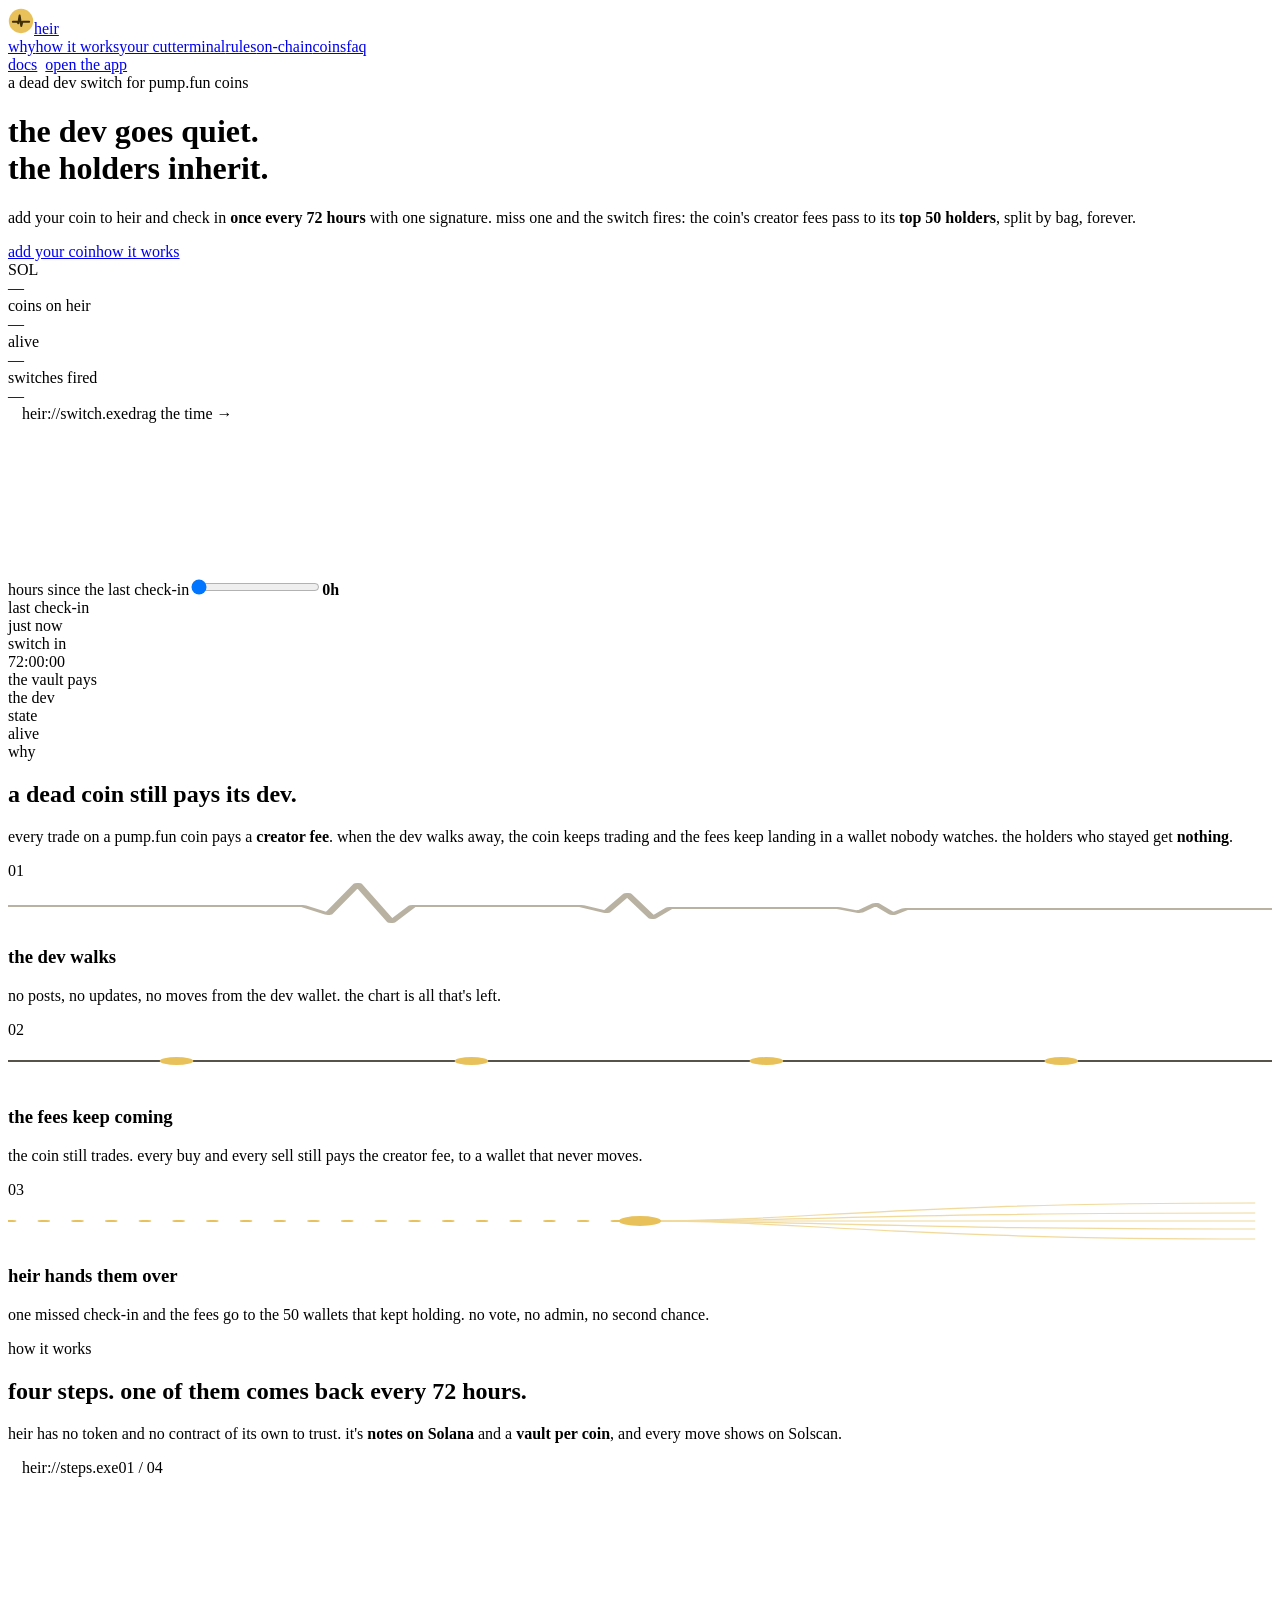
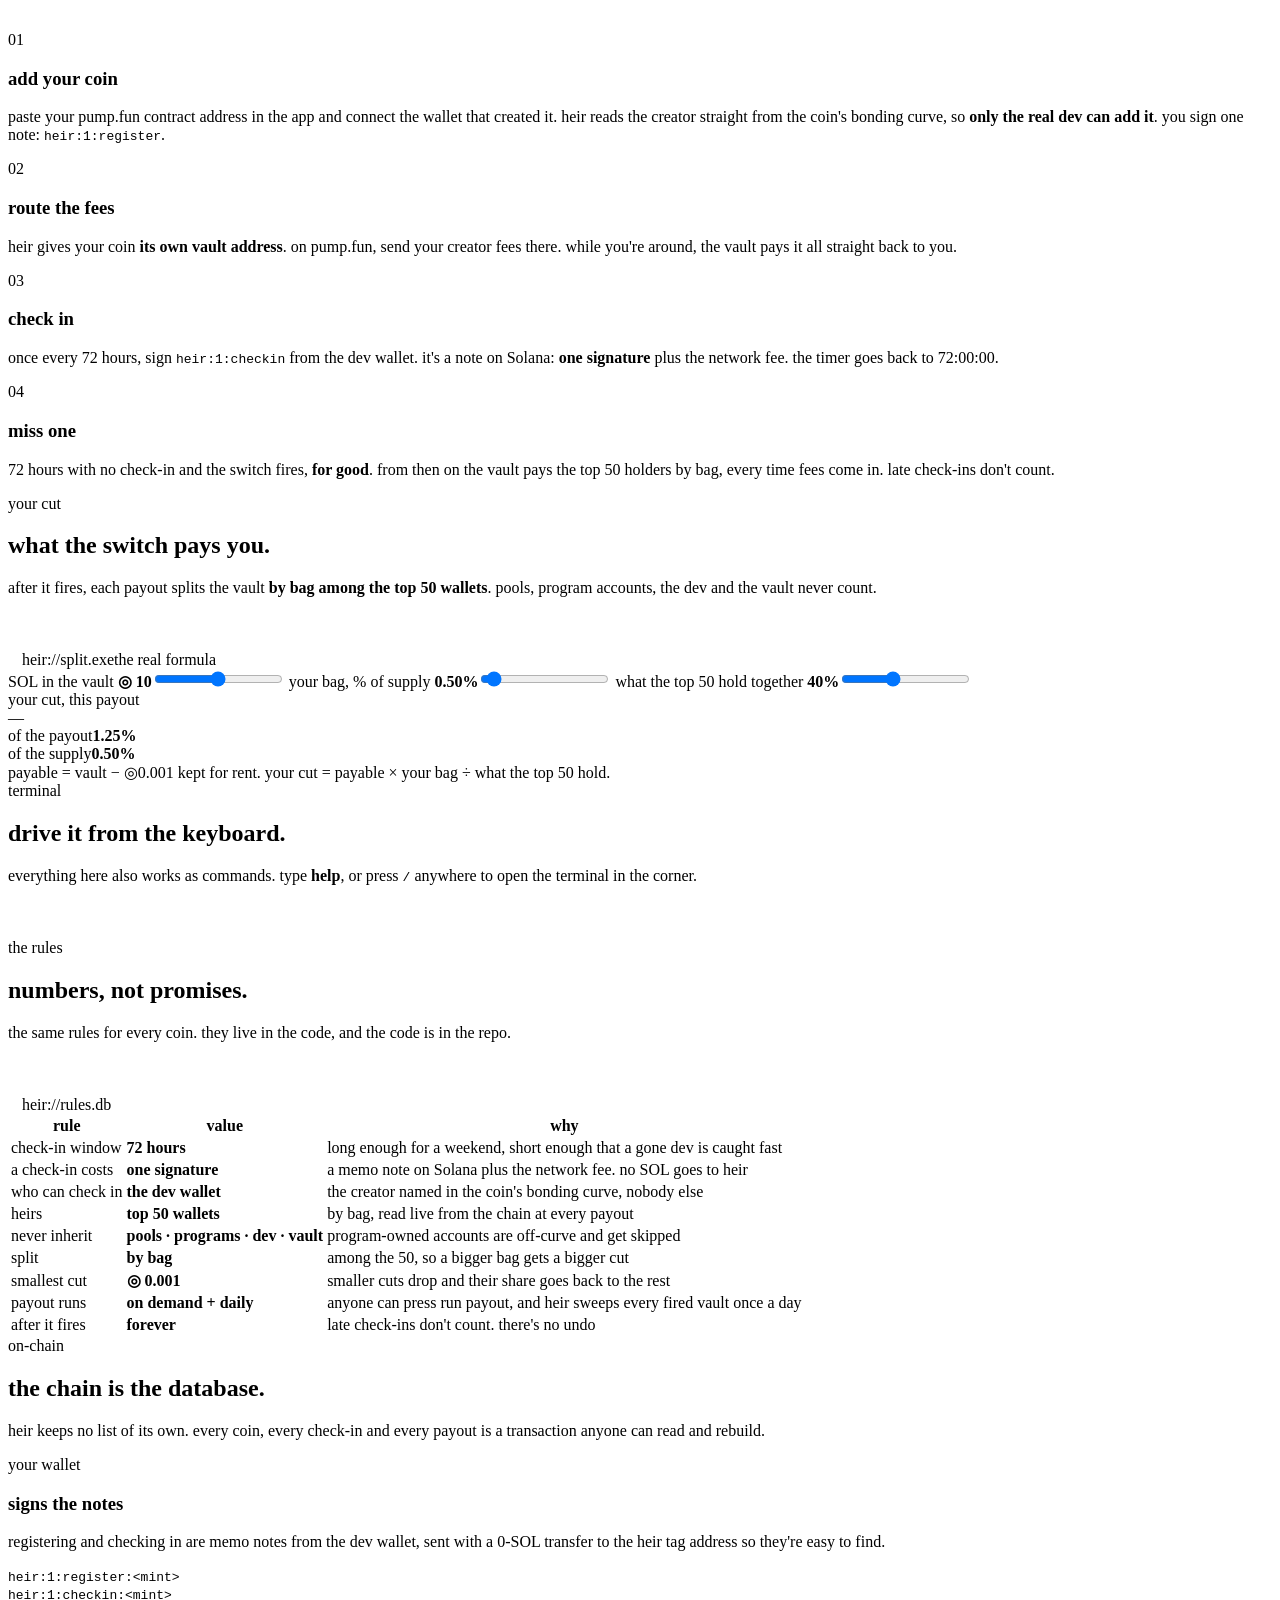
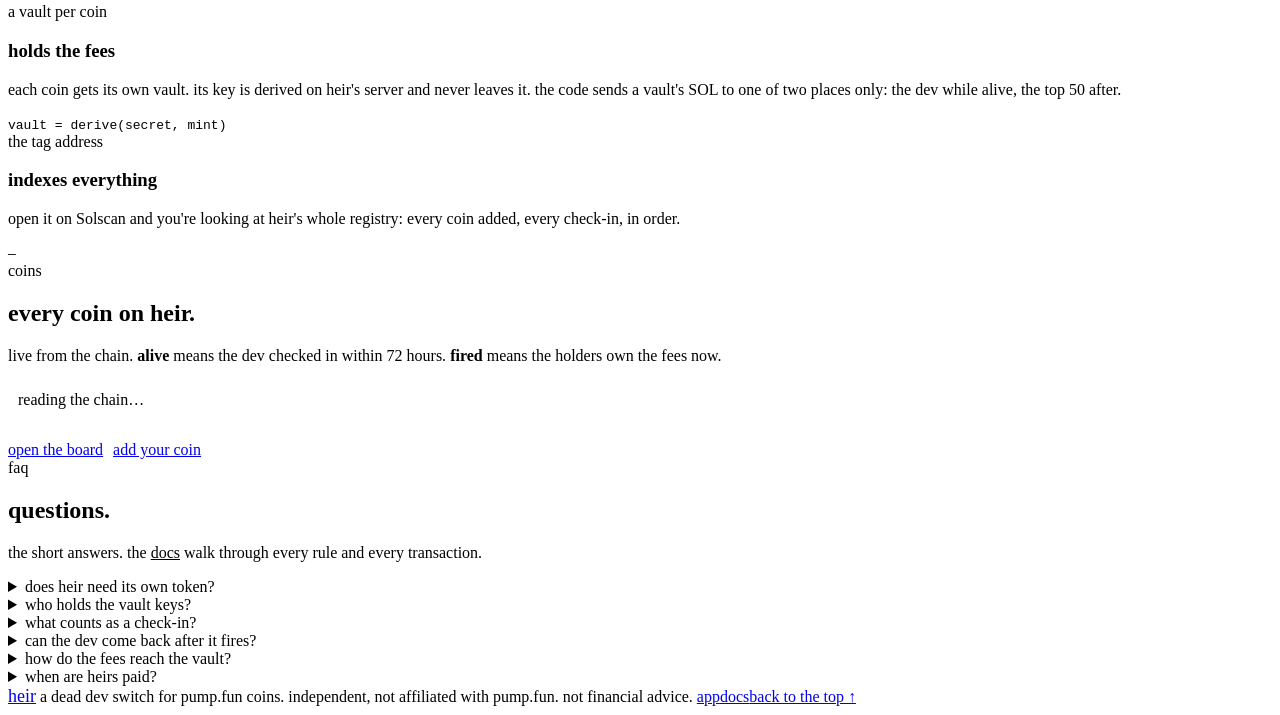
==== index.html @ 72b02dd5 "heir: pages" ====
<!doctype html>
<html lang="en">
<head>
<meta charset="utf-8">
<meta name="viewport" content="width=device-width,initial-scale=1,viewport-fit=cover">
<title>heir · the dev goes quiet, the holders inherit</title>
<meta name="description" content="a dead dev switch for pump.fun coins. the dev checks in every 72 hours with one signature. miss one and the creator fees pass to the top 50 holders, forever.">
<meta property="og:title" content="heir · the dev goes quiet, the holders inherit">
<meta property="og:description" content="a dead dev switch for pump.fun coins. check in every 72h or the fees pass to the top 50 holders, forever.">
<meta property="og:image" content="https://heirsol.vercel.app/og.jpg">
<meta name="twitter:card" content="summary_large_image">
<meta name="theme-color" content="#09090a">
<link rel="icon" href="/favicon.svg" type="image/svg+xml">
<link rel="preload" href="/assets/fonts/hd9.woff" as="font" type="font/woff" crossorigin>
<link rel="preload" href="/assets/fonts/hd7.woff" as="font" type="font/woff" crossorigin>
<link rel="stylesheet" href="/assets/css/heir.css">
</head>
<body>
<div class="grid-bg" aria-hidden="true"></div>
<nav class="top"><div class="wrap">
 <a class="logo" href="/"><svg width="26" height="26" viewBox="0 0 64 64" aria-hidden="true"><circle cx="32" cy="32" r="30" fill="#e8c15a"/><path d="M12 34h11l2.4 3.6 3.2-19 4 25.4 2.8-10H52" fill="none" stroke="#3f2d06" stroke-width="5" stroke-linejoin="round" stroke-linecap="round"/></svg>heir</a>
 <div class="links"><a href="#why">why</a><a href="#how">how it works</a><a href="#split">your cut</a><a href="#terminal">terminal</a><a href="#rules">rules</a><a href="#chain">on-chain</a><a href="#coins">coins</a><a href="#faq">faq</a></div>
 <div class="navr" style="display:flex;gap:8px"><a class="btn sm hide-sm" href="/docs">docs</a><a class="btn gold sm" href="/app">open the app</a></div>
 <i class="prog"></i>
</div></nav>

<main>
<header class="hero" id="top"><div class="wrap">
 <div>
  <span class="badge"><i class="dot"></i>a dead dev switch for pump.fun coins</span>
  <h1>the dev goes quiet.<br><span>the holders inherit.</span></h1>
  <p>add your coin to heir and check in <b>once every 72 hours</b> with one signature. miss one and the switch fires: the coin's creator fees pass to its <b>top 50 holders</b>, split by bag, forever.</p>
  <div class="acts"><a class="btn gold" href="/app#add">add your coin</a><a class="btn" href="#how">how it works</a></div>
  <div class="stats">
   <div><div class="k">SOL</div><div class="v" data-sol>—</div></div>
   <div><div class="k">coins on heir</div><div class="v" id="s-coins">—</div></div>
   <div><div class="k">alive</div><div class="v" id="s-alive">—</div></div>
   <div><div class="k">switches fired</div><div class="v gold" id="s-fired">—</div></div>
  </div>
 </div>
 <div class="win reveal" id="monwin">
  <div class="bar"><i></i><i></i><i></i><span style="margin-left:14px">heir://switch.exe</span><span class="r">drag the time →</span></div>
  <canvas id="mon" aria-label="the switch: a dev's pulse, and what happens when it stops"></canvas>
  <div class="scrub"><span>hours since the last check-in</span><input type="range" id="hrs" min="0" max="96" step="0.1" value="0" aria-label="hours since the last check-in"><b id="hrsv" style="color:var(--t);min-width:42px;text-align:right">0h</b></div>
  <div class="cells">
   <div><div class="k">last check-in</div><div class="v" id="m-last">just now</div></div>
   <div><div class="k">switch in</div><div class="v" id="m-in">72:00:00</div></div>
   <div><div class="k">the vault pays</div><div class="v" id="m-pays">the dev</div></div>
   <div><div class="k">state</div><div class="v" id="m-state">alive</div></div>
  </div>
 </div>
</div></header>

<div class="tape" aria-hidden="true"><div class="run" id="tape"></div></div>

<section id="why"><div class="wrap">
 <div class="split reveal"><div><div class="eyebrow">why</div><h2>a dead coin still pays its dev.</h2></div>
 <p class="side">every trade on a pump.fun coin pays a <b>creator fee</b>. when the dev walks away, the coin keeps trading and the fees keep landing in a wallet nobody watches. the holders who stayed get <b>nothing</b>.</p></div>
 <div class="three">
  <div class="card reveal"><div class="n">01</div><svg width="100%" height="44" viewBox="0 0 300 44" preserveAspectRatio="none" aria-hidden="true"><path d="M0 26h70l6 8 7-30 8 38 5-16h40l6 6 5-18 6 24 4-10h40l5 4 4-8 4 10 3-5H300" fill="none" stroke="#b9b2a2" stroke-width="2" stroke-linejoin="round"/></svg><h3>the dev walks</h3><p>no posts, no updates, no moves from the dev wallet. the chart is all that's left.</p></div>
  <div class="card reveal"><div class="n">02</div><svg width="100%" height="44" viewBox="0 0 300 44" preserveAspectRatio="none" aria-hidden="true"><path d="M0 22H300" stroke="#57534a" stroke-width="2"/><g fill="#e8c15a"><circle cx="40" cy="22" r="4"/><circle cx="110" cy="22" r="4"/><circle cx="180" cy="22" r="4"/><circle cx="250" cy="22" r="4"/></g></svg><h3>the fees keep coming</h3><p>the coin still trades. every buy and every sell still pays the creator fee, to a wallet that never moves.</p></div>
  <div class="card reveal"><div class="n">03</div><svg width="100%" height="44" viewBox="0 0 300 44" preserveAspectRatio="none" aria-hidden="true"><path d="M0 22h150" stroke="#e8c15a" stroke-width="2" stroke-dasharray="1 7" stroke-linecap="round"/><g stroke="#e8c15a" stroke-width="1.2" fill="none" opacity=".6"><path d="M150 22C190 22 210 4 296 4"/><path d="M150 22C190 22 210 14 296 14"/><path d="M150 22H296"/><path d="M150 22C190 22 210 30 296 30"/><path d="M150 22C190 22 210 40 296 40"/></g><circle cx="150" cy="22" r="5" fill="#e8c15a"/></svg><h3>heir hands them over</h3><p>one missed check-in and the fees go to the 50 wallets that kept holding. no vote, no admin, no second chance.</p></div>
 </div>
</div></section>

<section id="how" style="padding-top:0"><div class="wrap">
 <div class="split reveal"><div><div class="eyebrow">how it works</div><h2>four steps. one of them comes back every 72 hours.</h2></div>
 <p class="side">heir has no token and no contract of its own to trust. it's <b>notes on Solana</b> and a <b>vault per coin</b>, and every move shows on Solscan.</p></div>
 <div class="how">
  <div class="pin"><div class="win"><div class="bar"><i></i><i></i><i></i><span style="margin-left:14px">heir://steps.exe</span><span class="r" id="howc">01 / 04</span></div><canvas id="howcv" aria-hidden="true"></canvas></div></div>
  <div class="steps">
   <div class="st on" data-s="0"><span class="n">01</span><h3>add your coin</h3><p>paste your pump.fun contract address in the app and connect the wallet that created it. heir reads the creator straight from the coin's bonding curve, so <b>only the real dev can add it</b>. you sign one note: <code>heir:1:register</code>.</p></div>
   <div class="st" data-s="1"><span class="n">02</span><h3>route the fees</h3><p>heir gives your coin <b>its own vault address</b>. on pump.fun, send your creator fees there. while you're around, the vault pays it all straight back to you.</p></div>
   <div class="st" data-s="2"><span class="n">03</span><h3>check in</h3><p>once every 72 hours, sign <code>heir:1:checkin</code> from the dev wallet. it's a note on Solana: <b>one signature</b> plus the network fee. the timer goes back to 72:00:00.</p></div>
   <div class="st" data-s="3"><span class="n">04</span><h3>miss one</h3><p>72 hours with no check-in and the switch fires, <b>for good</b>. from then on the vault pays the top 50 holders by bag, every time fees come in. late check-ins don't count.</p></div>
  </div>
 </div>
</div></section>

<section id="split" style="padding-top:0"><div class="wrap">
 <div class="split reveal"><div><div class="eyebrow">your cut</div><h2>what the switch pays you.</h2></div>
 <p class="side">after it fires, each payout splits the vault <b>by bag among the top 50 wallets</b>. pools, program accounts, the dev and the vault never count.</p></div>
 <div class="win reveal" style="margin-top:54px">
  <div class="bar"><i></i><i></i><i></i><span style="margin-left:14px">heir://split.exe</span><span class="r">the real formula</span></div>
  <div class="calc">
   <div class="in">
    <label>SOL in the vault <b id="c-vv">◎ 10</b><input type="range" class="gold" id="c-v" min="0" max="1000" value="500"></label>
    <label>your bag, % of supply <b id="c-bv">0.50%</b><input type="range" id="c-b" min="1" max="1000" value="50"></label>
    <label>what the top 50 hold together <b id="c-tv">40%</b><input type="range" id="c-t" min="5" max="95" value="40"></label>
   </div>
   <div class="out">
    <div><div class="k">your cut, this payout</div><div class="big" id="c-out">—</div></div>
    <div class="bars"><div><span>of the payout</span><s><i id="c-b1"></i></s><b id="c-p1">1.25%</b></div><div><span>of the supply</span><s><i id="c-b2"></i></s><b id="c-p2">0.50%</b></div></div>
    <div class="note" id="c-note">payable = vault − ◎0.001 kept for rent. your cut = payable × your bag ÷ what the top 50 hold.</div>
   </div>
  </div>
 </div>
</div></section>

<section id="terminal" style="padding-top:0"><div class="wrap">
 <div class="split reveal"><div><div class="eyebrow">terminal</div><h2>drive it from the keyboard.</h2></div>
 <p class="side">everything here also works as commands. type <b>help</b>, or press <kbd>/</kbd> anywhere to open the terminal in the corner.</p></div>
 <div class="reveal" id="hometerm" style="margin-top:54px"></div>
</div></section>

<section id="rules" style="padding-top:0"><div class="wrap">
 <div class="split reveal"><div><div class="eyebrow">the rules</div><h2>numbers, not promises.</h2></div>
 <p class="side">the same rules for every coin. they live in the code, and the code is in the repo.</p></div>
 <div class="win reveal" style="margin-top:54px"><div class="bar"><i></i><i></i><i></i><span style="margin-left:14px">heir://rules.db</span></div>
  <table class="tbl"><thead><tr><th>rule</th><th>value</th><th class="hide-sm">why</th></tr></thead><tbody>
   <tr><td>check-in window</td><td class="g"><b style="color:var(--g)">72 hours</b></td><td class="hide-sm">long enough for a weekend, short enough that a gone dev is caught fast</td></tr>
   <tr><td>a check-in costs</td><td><b>one signature</b></td><td class="hide-sm">a memo note on Solana plus the network fee. no SOL goes to heir</td></tr>
   <tr><td>who can check in</td><td><b>the dev wallet</b></td><td class="hide-sm">the creator named in the coin's bonding curve, nobody else</td></tr>
   <tr><td>heirs</td><td><b>top 50 wallets</b></td><td class="hide-sm">by bag, read live from the chain at every payout</td></tr>
   <tr><td>never inherit</td><td><b>pools · programs · dev · vault</b></td><td class="hide-sm">program-owned accounts are off-curve and get skipped</td></tr>
   <tr><td>split</td><td><b>by bag</b></td><td class="hide-sm">among the 50, so a bigger bag gets a bigger cut</td></tr>
   <tr><td>smallest cut</td><td><b>◎ 0.001</b></td><td class="hide-sm">smaller cuts drop and their share goes back to the rest</td></tr>
   <tr><td>payout runs</td><td><b>on demand + daily</b></td><td class="hide-sm">anyone can press run payout, and heir sweeps every fired vault once a day</td></tr>
   <tr><td>after it fires</td><td class="g"><b style="color:var(--g)">forever</b></td><td class="hide-sm">late check-ins don't count. there's no undo</td></tr>
  </tbody></table></div>
</div></section>

<section id="chain" style="padding-top:0"><div class="wrap">
 <div class="split reveal"><div><div class="eyebrow">on-chain</div><h2>the chain is the database.</h2></div>
 <p class="side">heir keeps no list of its own. every coin, every check-in and every payout is a transaction anyone can read and rebuild.</p></div>
 <div class="chain">
  <div class="card reveal"><div class="n">your wallet</div><h3>signs the notes</h3><p>registering and checking in are memo notes from the dev wallet, sent with a 0-SOL transfer to the heir tag address so they're easy to find.</p><code>heir:1:register:&lt;mint&gt;<br>heir:1:checkin:&lt;mint&gt;</code></div>
  <div class="card reveal"><div class="n">a vault per coin</div><h3>holds the fees</h3><p>each coin gets its own vault. its key is derived on heir's server and never leaves it. the code sends a vault's SOL to one of two places only: the dev while alive, the top 50 after.</p><code>vault = derive(secret, mint)</code></div>
  <div class="card reveal"><div class="n">the tag address</div><h3>indexes everything</h3><p>open it on Solscan and you're looking at heir's whole registry: every coin added, every check-in, in order.</p><code id="tagaddr">—</code></div>
 </div>
</div></section>

<section id="coins" style="padding-top:0"><div class="wrap">
 <div class="split reveal"><div><div class="eyebrow">coins</div><h2>every coin on heir.</h2></div>
 <p class="side">live from the chain. <b>alive</b> means the dev checked in within 72 hours. <b class="gold">fired</b> means the holders own the fees now.</p></div>
 <div class="coins" id="coinlist"><div class="card" style="grid-column:1/-1"><div class="empty" style="padding:10px">reading the chain…</div></div></div>
 <div style="margin-top:22px;display:flex;gap:10px"><a class="btn" href="/app">open the board</a><a class="btn gold" href="/app#add">add your coin</a></div>
</div></section>

<section id="faq" style="padding-top:0"><div class="wrap faqg">
 <div class="reveal"><div class="eyebrow">faq</div><h2>questions.</h2><p class="lead" style="margin-top:18px;font-size:16px">the short answers. the <a href="/docs" style="color:var(--g)">docs</a> walk through every rule and every transaction.</p></div>
 <div class="faq">
  <details class="reveal"><summary>does heir need its own token?</summary><p>no. heir works on any pump.fun coin. the only money that moves is your coin's creator fees, from its vault to the dev or to the heirs.</p></details>
  <details class="reveal"><summary>who holds the vault keys?</summary><p>each vault's key is derived on heir's server from one secret, and it never leaves the server. the code can send a vault's SOL to exactly two places: the dev while the coin is alive, or its top 50 holders after the switch fires.</p></details>
  <details class="reveal"><summary>what counts as a check-in?</summary><p>a transaction from the dev wallet carrying the note <span class="mono gold">heir:1:checkin:&lt;mint&gt;</span>. the app builds it for you. one signature, plus Solana's network fee. nothing is paid to heir.</p></details>
  <details class="reveal"><summary>can the dev come back after it fires?</summary><p>no. the switch fires 72 hours after the last check-in, and it stays fired. check-ins after that are ignored.</p></details>
  <details class="reveal"><summary>how do the fees reach the vault?</summary><p>pump.fun's fee sharing lets a creator name other wallets for their creator fees. point it at your coin's heir vault, or send fees there yourself. the app shows the vault and the SOL that has landed in it.</p></details>
  <details class="reveal"><summary>when are heirs paid?</summary><p>anyone can press run payout on the coin's page, and heir sweeps every fired vault once a day. a payout runs when the vault holds at least ◎0.02.</p></details>
 </div>
</div></section>
</main>

<footer><div class="wrap">
 <a class="logo" href="#top" style="font-size:18px">heir</a>
 <span>a dead dev switch for pump.fun coins. independent, not affiliated with pump.fun. not financial advice.</span>
 <span class="sp"><a href="/app">app</a><a href="/docs">docs</a><a href="#top">back to the top ↑</a></span>
</div></footer>
<script src="/assets/js/core.js"></script>
<script src="/assets/js/home.js"></script>
</body>
</html>
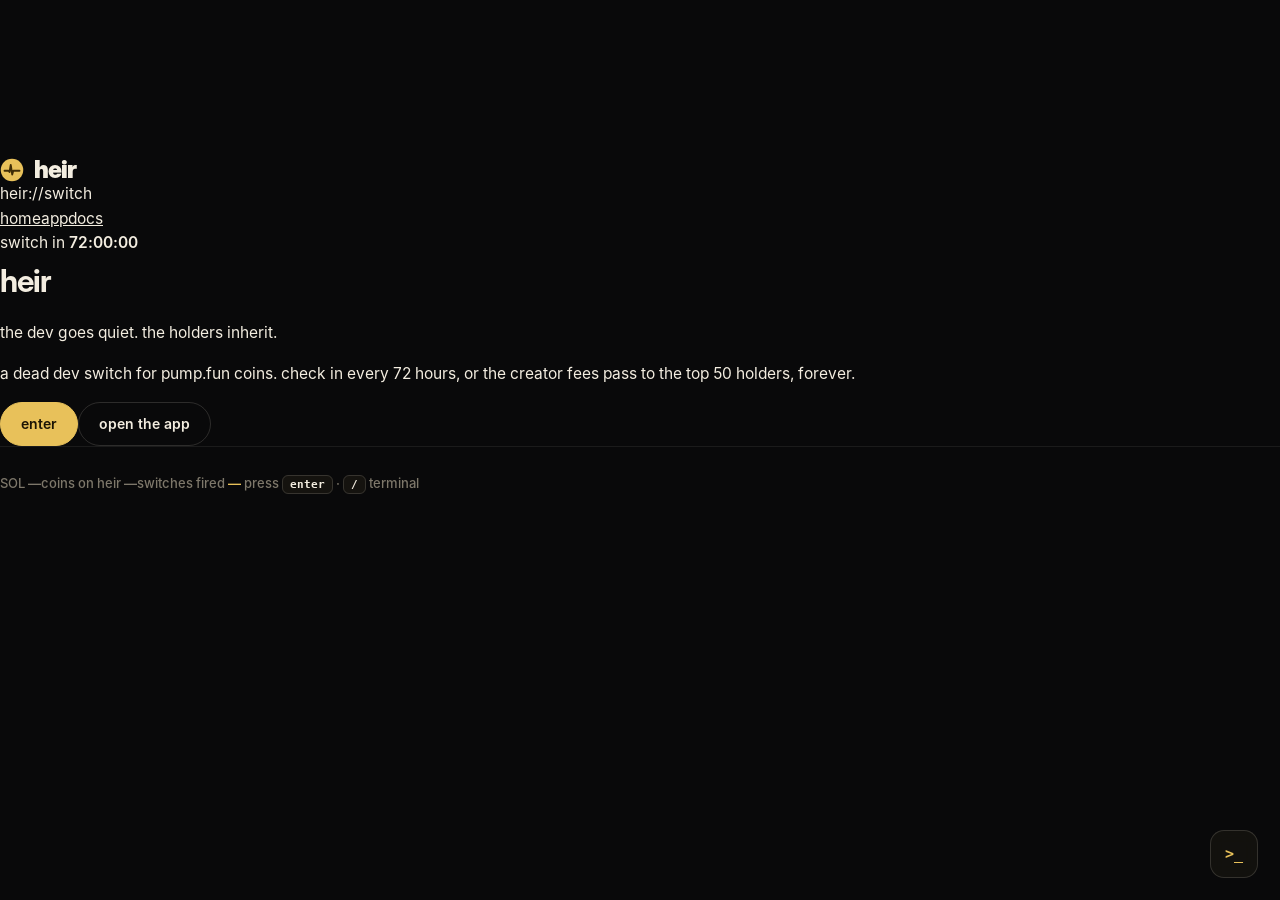
==== commit 2e0f35b6: "heir: the gate homepage" ====
--- a/index.html
+++ b/index.html
@@ -8,154 +8,37 @@
 <meta property="og:title" content="heir · the dev goes quiet, the holders inherit">
 <meta property="og:description" content="a dead dev switch for pump.fun coins. check in every 72h or the fees pass to the top 50 holders, forever.">
 <meta property="og:image" content="https://heirsol.vercel.app/og.jpg">
+<meta property="og:url" content="https://heirsol.vercel.app/">
 <meta name="twitter:card" content="summary_large_image">
 <meta name="theme-color" content="#09090a">
 <link rel="icon" href="/favicon.svg" type="image/svg+xml">
 <link rel="preload" href="/assets/fonts/hd9.woff" as="font" type="font/woff" crossorigin>
-<link rel="preload" href="/assets/fonts/hd7.woff" as="font" type="font/woff" crossorigin>
+<link rel="preload" href="/assets/fonts/mo7.woff" as="font" type="font/woff" crossorigin>
 <link rel="stylesheet" href="/assets/css/heir.css">
+<link rel="stylesheet" href="/assets/css/gate.css">
 </head>
-<body>
-<div class="grid-bg" aria-hidden="true"></div>
-<nav class="top"><div class="wrap">
- <a class="logo" href="/"><svg width="26" height="26" viewBox="0 0 64 64" aria-hidden="true"><circle cx="32" cy="32" r="30" fill="#e8c15a"/><path d="M12 34h11l2.4 3.6 3.2-19 4 25.4 2.8-10H52" fill="none" stroke="#3f2d06" stroke-width="5" stroke-linejoin="round" stroke-linecap="round"/></svg>heir</a>
- <div class="links"><a href="#why">why</a><a href="#how">how it works</a><a href="#split">your cut</a><a href="#terminal">terminal</a><a href="#rules">rules</a><a href="#chain">on-chain</a><a href="#coins">coins</a><a href="#faq">faq</a></div>
- <div class="navr" style="display:flex;gap:8px"><a class="btn sm hide-sm" href="/docs">docs</a><a class="btn gold sm" href="/app">open the app</a></div>
- <i class="prog"></i>
-</div></nav>
-
-<main>
-<header class="hero" id="top"><div class="wrap">
- <div>
-  <span class="badge"><i class="dot"></i>a dead dev switch for pump.fun coins</span>
-  <h1>the dev goes quiet.<br><span>the holders inherit.</span></h1>
-  <p>add your coin to heir and check in <b>once every 72 hours</b> with one signature. miss one and the switch fires: the coin's creator fees pass to its <b>top 50 holders</b>, split by bag, forever.</p>
-  <div class="acts"><a class="btn gold" href="/app#add">add your coin</a><a class="btn" href="#how">how it works</a></div>
-  <div class="stats">
-   <div><div class="k">SOL</div><div class="v" data-sol>—</div></div>
-   <div><div class="k">coins on heir</div><div class="v" id="s-coins">—</div></div>
-   <div><div class="k">alive</div><div class="v" id="s-alive">—</div></div>
-   <div><div class="k">switches fired</div><div class="v gold" id="s-fired">—</div></div>
-  </div>
+<body class="gate">
+<canvas id="gatecv" aria-hidden="true"></canvas>
+<div class="scan" aria-hidden="true"></div>
+<header class="gbar">
+ <a class="logo" href="/"><svg width="24" height="24" viewBox="0 0 64 64" aria-hidden="true"><circle cx="32" cy="32" r="30" fill="#e8c15a"/><path d="M12 34h11l2.4 3.6 3.2-19 4 25.4 2.8-10H52" fill="none" stroke="#3f2d06" stroke-width="5" stroke-linejoin="round" stroke-linecap="round"/></svg>heir</a>
+ <span class="gmono hide-sm">heir://switch</span>
+ <nav class="glinks"><a href="/home">home</a><a href="/app">app</a><a href="/docs">docs</a></nav>
+</header>
+<main class="gmain">
+ <div class="gtimer gmono" id="gtimer" aria-hidden="true">switch in <b>72:00:00</b></div>
+ <div class="gcopy" id="gcopy">
+  <h1 class="gword">heir</h1>
+  <p class="gtag">the dev goes quiet. <span>the holders inherit.</span></p>
+  <p class="gsub">a dead dev switch for pump.fun coins. check in every 72 hours, or the creator fees pass to the top 50 holders, forever.</p>
+  <div class="gacts"><a class="btn gold" href="/home" id="enter">enter</a><a class="btn" href="/app">open the app</a></div>
  </div>
- <div class="win reveal" id="monwin">
-  <div class="bar"><i></i><i></i><i></i><span style="margin-left:14px">heir://switch.exe</span><span class="r">drag the time →</span></div>
-  <canvas id="mon" aria-label="the switch: a dev's pulse, and what happens when it stops"></canvas>
-  <div class="scrub"><span>hours since the last check-in</span><input type="range" id="hrs" min="0" max="96" step="0.1" value="0" aria-label="hours since the last check-in"><b id="hrsv" style="color:var(--t);min-width:42px;text-align:right">0h</b></div>
-  <div class="cells">
-   <div><div class="k">last check-in</div><div class="v" id="m-last">just now</div></div>
-   <div><div class="k">switch in</div><div class="v" id="m-in">72:00:00</div></div>
-   <div><div class="k">the vault pays</div><div class="v" id="m-pays">the dev</div></div>
-   <div><div class="k">state</div><div class="v" id="m-state">alive</div></div>
-  </div>
- </div>
-</div></header>
-
-<div class="tape" aria-hidden="true"><div class="run" id="tape"></div></div>
-
-<section id="why"><div class="wrap">
- <div class="split reveal"><div><div class="eyebrow">why</div><h2>a dead coin still pays its dev.</h2></div>
- <p class="side">every trade on a pump.fun coin pays a <b>creator fee</b>. when the dev walks away, the coin keeps trading and the fees keep landing in a wallet nobody watches. the holders who stayed get <b>nothing</b>.</p></div>
- <div class="three">
-  <div class="card reveal"><div class="n">01</div><svg width="100%" height="44" viewBox="0 0 300 44" preserveAspectRatio="none" aria-hidden="true"><path d="M0 26h70l6 8 7-30 8 38 5-16h40l6 6 5-18 6 24 4-10h40l5 4 4-8 4 10 3-5H300" fill="none" stroke="#b9b2a2" stroke-width="2" stroke-linejoin="round"/></svg><h3>the dev walks</h3><p>no posts, no updates, no moves from the dev wallet. the chart is all that's left.</p></div>
-  <div class="card reveal"><div class="n">02</div><svg width="100%" height="44" viewBox="0 0 300 44" preserveAspectRatio="none" aria-hidden="true"><path d="M0 22H300" stroke="#57534a" stroke-width="2"/><g fill="#e8c15a"><circle cx="40" cy="22" r="4"/><circle cx="110" cy="22" r="4"/><circle cx="180" cy="22" r="4"/><circle cx="250" cy="22" r="4"/></g></svg><h3>the fees keep coming</h3><p>the coin still trades. every buy and every sell still pays the creator fee, to a wallet that never moves.</p></div>
-  <div class="card reveal"><div class="n">03</div><svg width="100%" height="44" viewBox="0 0 300 44" preserveAspectRatio="none" aria-hidden="true"><path d="M0 22h150" stroke="#e8c15a" stroke-width="2" stroke-dasharray="1 7" stroke-linecap="round"/><g stroke="#e8c15a" stroke-width="1.2" fill="none" opacity=".6"><path d="M150 22C190 22 210 4 296 4"/><path d="M150 22C190 22 210 14 296 14"/><path d="M150 22H296"/><path d="M150 22C190 22 210 30 296 30"/><path d="M150 22C190 22 210 40 296 40"/></g><circle cx="150" cy="22" r="5" fill="#e8c15a"/></svg><h3>heir hands them over</h3><p>one missed check-in and the fees go to the 50 wallets that kept holding. no vote, no admin, no second chance.</p></div>
- </div>
-</div></section>
-
-<section id="how" style="padding-top:0"><div class="wrap">
- <div class="split reveal"><div><div class="eyebrow">how it works</div><h2>four steps. one of them comes back every 72 hours.</h2></div>
- <p class="side">heir has no token and no contract of its own to trust. it's <b>notes on Solana</b> and a <b>vault per coin</b>, and every move shows on Solscan.</p></div>
- <div class="how">
-  <div class="pin"><div class="win"><div class="bar"><i></i><i></i><i></i><span style="margin-left:14px">heir://steps.exe</span><span class="r" id="howc">01 / 04</span></div><canvas id="howcv" aria-hidden="true"></canvas></div></div>
-  <div class="steps">
-   <div class="st on" data-s="0"><span class="n">01</span><h3>add your coin</h3><p>paste your pump.fun contract address in the app and connect the wallet that created it. heir reads the creator straight from the coin's bonding curve, so <b>only the real dev can add it</b>. you sign one note: <code>heir:1:register</code>.</p></div>
-   <div class="st" data-s="1"><span class="n">02</span><h3>route the fees</h3><p>heir gives your coin <b>its own vault address</b>. on pump.fun, send your creator fees there. while you're around, the vault pays it all straight back to you.</p></div>
-   <div class="st" data-s="2"><span class="n">03</span><h3>check in</h3><p>once every 72 hours, sign <code>heir:1:checkin</code> from the dev wallet. it's a note on Solana: <b>one signature</b> plus the network fee. the timer goes back to 72:00:00.</p></div>
-   <div class="st" data-s="3"><span class="n">04</span><h3>miss one</h3><p>72 hours with no check-in and the switch fires, <b>for good</b>. from then on the vault pays the top 50 holders by bag, every time fees come in. late check-ins don't count.</p></div>
-  </div>
- </div>
-</div></section>
-
-<section id="split" style="padding-top:0"><div class="wrap">
- <div class="split reveal"><div><div class="eyebrow">your cut</div><h2>what the switch pays you.</h2></div>
- <p class="side">after it fires, each payout splits the vault <b>by bag among the top 50 wallets</b>. pools, program accounts, the dev and the vault never count.</p></div>
- <div class="win reveal" style="margin-top:54px">
-  <div class="bar"><i></i><i></i><i></i><span style="margin-left:14px">heir://split.exe</span><span class="r">the real formula</span></div>
-  <div class="calc">
-   <div class="in">
-    <label>SOL in the vault <b id="c-vv">◎ 10</b><input type="range" class="gold" id="c-v" min="0" max="1000" value="500"></label>
-    <label>your bag, % of supply <b id="c-bv">0.50%</b><input type="range" id="c-b" min="1" max="1000" value="50"></label>
-    <label>what the top 50 hold together <b id="c-tv">40%</b><input type="range" id="c-t" min="5" max="95" value="40"></label>
-   </div>
-   <div class="out">
-    <div><div class="k">your cut, this payout</div><div class="big" id="c-out">—</div></div>
-    <div class="bars"><div><span>of the payout</span><s><i id="c-b1"></i></s><b id="c-p1">1.25%</b></div><div><span>of the supply</span><s><i id="c-b2"></i></s><b id="c-p2">0.50%</b></div></div>
-    <div class="note" id="c-note">payable = vault − ◎0.001 kept for rent. your cut = payable × your bag ÷ what the top 50 hold.</div>
-   </div>
-  </div>
- </div>
-</div></section>
-
-<section id="terminal" style="padding-top:0"><div class="wrap">
- <div class="split reveal"><div><div class="eyebrow">terminal</div><h2>drive it from the keyboard.</h2></div>
- <p class="side">everything here also works as commands. type <b>help</b>, or press <kbd>/</kbd> anywhere to open the terminal in the corner.</p></div>
- <div class="reveal" id="hometerm" style="margin-top:54px"></div>
-</div></section>
-
-<section id="rules" style="padding-top:0"><div class="wrap">
- <div class="split reveal"><div><div class="eyebrow">the rules</div><h2>numbers, not promises.</h2></div>
- <p class="side">the same rules for every coin. they live in the code, and the code is in the repo.</p></div>
- <div class="win reveal" style="margin-top:54px"><div class="bar"><i></i><i></i><i></i><span style="margin-left:14px">heir://rules.db</span></div>
-  <table class="tbl"><thead><tr><th>rule</th><th>value</th><th class="hide-sm">why</th></tr></thead><tbody>
-   <tr><td>check-in window</td><td class="g"><b style="color:var(--g)">72 hours</b></td><td class="hide-sm">long enough for a weekend, short enough that a gone dev is caught fast</td></tr>
-   <tr><td>a check-in costs</td><td><b>one signature</b></td><td class="hide-sm">a memo note on Solana plus the network fee. no SOL goes to heir</td></tr>
-   <tr><td>who can check in</td><td><b>the dev wallet</b></td><td class="hide-sm">the creator named in the coin's bonding curve, nobody else</td></tr>
-   <tr><td>heirs</td><td><b>top 50 wallets</b></td><td class="hide-sm">by bag, read live from the chain at every payout</td></tr>
-   <tr><td>never inherit</td><td><b>pools · programs · dev · vault</b></td><td class="hide-sm">program-owned accounts are off-curve and get skipped</td></tr>
-   <tr><td>split</td><td><b>by bag</b></td><td class="hide-sm">among the 50, so a bigger bag gets a bigger cut</td></tr>
-   <tr><td>smallest cut</td><td><b>◎ 0.001</b></td><td class="hide-sm">smaller cuts drop and their share goes back to the rest</td></tr>
-   <tr><td>payout runs</td><td><b>on demand + daily</b></td><td class="hide-sm">anyone can press run payout, and heir sweeps every fired vault once a day</td></tr>
-   <tr><td>after it fires</td><td class="g"><b style="color:var(--g)">forever</b></td><td class="hide-sm">late check-ins don't count. there's no undo</td></tr>
-  </tbody></table></div>
-</div></section>
-
-<section id="chain" style="padding-top:0"><div class="wrap">
- <div class="split reveal"><div><div class="eyebrow">on-chain</div><h2>the chain is the database.</h2></div>
- <p class="side">heir keeps no list of its own. every coin, every check-in and every payout is a transaction anyone can read and rebuild.</p></div>
- <div class="chain">
-  <div class="card reveal"><div class="n">your wallet</div><h3>signs the notes</h3><p>registering and checking in are memo notes from the dev wallet, sent with a 0-SOL transfer to the heir tag address so they're easy to find.</p><code>heir:1:register:&lt;mint&gt;<br>heir:1:checkin:&lt;mint&gt;</code></div>
-  <div class="card reveal"><div class="n">a vault per coin</div><h3>holds the fees</h3><p>each coin gets its own vault. its key is derived on heir's server and never leaves it. the code sends a vault's SOL to one of two places only: the dev while alive, the top 50 after.</p><code>vault = derive(secret, mint)</code></div>
-  <div class="card reveal"><div class="n">the tag address</div><h3>indexes everything</h3><p>open it on Solscan and you're looking at heir's whole registry: every coin added, every check-in, in order.</p><code id="tagaddr">—</code></div>
- </div>
-</div></section>
-
-<section id="coins" style="padding-top:0"><div class="wrap">
- <div class="split reveal"><div><div class="eyebrow">coins</div><h2>every coin on heir.</h2></div>
- <p class="side">live from the chain. <b>alive</b> means the dev checked in within 72 hours. <b class="gold">fired</b> means the holders own the fees now.</p></div>
- <div class="coins" id="coinlist"><div class="card" style="grid-column:1/-1"><div class="empty" style="padding:10px">reading the chain…</div></div></div>
- <div style="margin-top:22px;display:flex;gap:10px"><a class="btn" href="/app">open the board</a><a class="btn gold" href="/app#add">add your coin</a></div>
-</div></section>
-
-<section id="faq" style="padding-top:0"><div class="wrap faqg">
- <div class="reveal"><div class="eyebrow">faq</div><h2>questions.</h2><p class="lead" style="margin-top:18px;font-size:16px">the short answers. the <a href="/docs" style="color:var(--g)">docs</a> walk through every rule and every transaction.</p></div>
- <div class="faq">
-  <details class="reveal"><summary>does heir need its own token?</summary><p>no. heir works on any pump.fun coin. the only money that moves is your coin's creator fees, from its vault to the dev or to the heirs.</p></details>
-  <details class="reveal"><summary>who holds the vault keys?</summary><p>each vault's key is derived on heir's server from one secret, and it never leaves the server. the code can send a vault's SOL to exactly two places: the dev while the coin is alive, or its top 50 holders after the switch fires.</p></details>
-  <details class="reveal"><summary>what counts as a check-in?</summary><p>a transaction from the dev wallet carrying the note <span class="mono gold">heir:1:checkin:&lt;mint&gt;</span>. the app builds it for you. one signature, plus Solana's network fee. nothing is paid to heir.</p></details>
-  <details class="reveal"><summary>can the dev come back after it fires?</summary><p>no. the switch fires 72 hours after the last check-in, and it stays fired. check-ins after that are ignored.</p></details>
-  <details class="reveal"><summary>how do the fees reach the vault?</summary><p>pump.fun's fee sharing lets a creator name other wallets for their creator fees. point it at your coin's heir vault, or send fees there yourself. the app shows the vault and the SOL that has landed in it.</p></details>
-  <details class="reveal"><summary>when are heirs paid?</summary><p>anyone can press run payout on the coin's page, and heir sweeps every fired vault once a day. a payout runs when the vault holds at least ◎0.02.</p></details>
- </div>
-</div></section>
 </main>
-
-<footer><div class="wrap">
- <a class="logo" href="#top" style="font-size:18px">heir</a>
- <span>a dead dev switch for pump.fun coins. independent, not affiliated with pump.fun. not financial advice.</span>
- <span class="sp"><a href="/app">app</a><a href="/docs">docs</a><a href="#top">back to the top ↑</a></span>
-</div></footer>
+<footer class="gfoot gmono">
+ <span>SOL <b data-sol>—</b></span><span>coins on heir <b id="g-coins">—</b></span><span>switches fired <b id="g-fired" class="gold">—</b></span>
+ <span class="gr hide-sm" id="ghint">press <kbd>enter</kbd> · <kbd>/</kbd> terminal</span>
+</footer>
 <script src="/assets/js/core.js"></script>
-<script src="/assets/js/home.js"></script>
+<script src="/assets/js/gate.js"></script>
 </body>
 </html>
--- a/assets/css/heir.css
+++ b/assets/css/heir.css
@@ -0,0 +1,187 @@
+/* heir: one world (a heart monitor at night), one accent (gold) */
+@font-face{font-family:HD;src:url(/assets/fonts/hd9.woff) format("woff");font-weight:900;font-display:swap}
+@font-face{font-family:HD;src:url(/assets/fonts/hd7.woff) format("woff");font-weight:700;font-display:swap}
+@font-face{font-family:IN;src:url(/assets/fonts/in4.woff) format("woff");font-weight:400;font-display:swap}
+@font-face{font-family:IN;src:url(/assets/fonts/in5.woff) format("woff");font-weight:500;font-display:swap}
+@font-face{font-family:IN;src:url(/assets/fonts/in6.woff) format("woff");font-weight:600;font-display:swap}
+@font-face{font-family:MO;src:url(/assets/fonts/mo4.woff) format("woff");font-weight:400;font-display:swap}
+@font-face{font-family:MO;src:url(/assets/fonts/mo7.woff) format("woff");font-weight:700;font-display:swap}
+:root{--bg:#09090a;--bg2:#0f0e0c;--bg3:#15130f;--bg4:#1c1914;
+--line:rgba(243,237,224,.08);--line2:rgba(243,237,224,.15);--gl:rgba(232,193,90,.28);
+--g:#e8c15a;--g2:#f6d77e;--g3:#a77d22;--gd:rgba(232,193,90,.12);
+--t:#f3ede0;--t2:#b9b2a2;--t3:#7d776a;--t4:#57534a;
+--hd:HD,IN,system-ui,sans-serif;--in:IN,system-ui,sans-serif;--mo:MO,ui-monospace,Menlo,monospace;
+--r:18px;--ease:cubic-bezier(.2,.8,.2,1);--max:1180px;--pad:clamp(18px,4vw,44px)}
+*{box-sizing:border-box}
+html{scroll-behavior:smooth;scroll-padding-top:84px}
+body{margin:0;background:var(--bg);color:var(--t);font:15.5px/1.6 var(--in);-webkit-font-smoothing:antialiased;overflow-x:hidden}
+a{color:inherit}button,input{font:inherit;color:inherit}button{cursor:pointer}
+::selection{background:var(--g);color:#1b1404}
+.wrap{max-width:var(--max);margin:0 auto;padding:0 var(--pad)}
+.mono{font-family:var(--mo)}.gold{color:var(--g)}.dim{color:var(--t3)}
+/* the monitor grid behind everything, faded at the edges */
+.grid-bg{position:fixed;inset:0;pointer-events:none;z-index:0;background-image:linear-gradient(rgba(243,237,224,.035) 1px,transparent 1px),linear-gradient(90deg,rgba(243,237,224,.035) 1px,transparent 1px);background-size:24px 24px;-webkit-mask-image:radial-gradient(70% 60% at 60% 30%,#000 10%,transparent 75%);mask-image:radial-gradient(70% 60% at 60% 30%,#000 10%,transparent 75%)}
+main,nav,footer,section{position:relative;z-index:1}
+/* nav */
+nav.top{position:fixed;top:0;left:0;right:0;z-index:40;transition:background .3s,border-color .3s;border-bottom:1px solid transparent}
+nav.top.solid{background:rgba(9,9,10,.82);backdrop-filter:blur(14px);-webkit-backdrop-filter:blur(14px);border-bottom-color:var(--line)}
+nav.top .wrap{display:flex;align-items:center;gap:18px;height:66px;max-width:1320px}
+.logo{display:flex;align-items:center;gap:10px;text-decoration:none;font:900 24px/1 var(--hd);letter-spacing:-.04em}
+.logo svg{flex:none}
+.links{display:flex;gap:2px;margin:0 auto;padding:4px;border:1px solid var(--line);border-radius:999px;background:rgba(15,14,12,.6)}
+.links a{text-decoration:none;color:var(--t2);font:500 13px var(--in);padding:6px 12px;border-radius:999px;transition:.2s}
+.links a:hover{color:var(--t)}.links a.on{color:var(--t);background:var(--bg4)}
+.prog{position:absolute;left:0;bottom:-1px;height:1px;width:100%;background:var(--g);transform-origin:0 50%;transform:scaleX(0);opacity:.8}
+/* buttons */
+.btn{display:inline-flex;align-items:center;justify-content:center;gap:8px;height:44px;padding:0 20px;border-radius:999px;border:1px solid var(--line2);background:transparent;color:var(--t);font:600 14px var(--in);text-decoration:none;white-space:nowrap;transition:transform .2s var(--ease),background .2s,border-color .2s,box-shadow .2s}
+.btn:hover{border-color:var(--t3)}
+.btn.gold{background:var(--g);border-color:var(--g);color:#1b1404;box-shadow:0 0 0 0 rgba(232,193,90,0)}
+.btn.gold:hover{background:var(--g2);box-shadow:0 8px 30px -10px rgba(232,193,90,.55)}
+.btn.sm{height:36px;padding:0 15px;font-size:13px}
+.btn[disabled],.btn[aria-disabled=true]{opacity:.4;pointer-events:none}
+.pill{display:inline-flex;align-items:center;gap:8px;height:30px;padding:0 13px;border-radius:999px;border:1px solid var(--line2);background:rgba(21,19,15,.7);font:700 11.5px var(--mo);color:var(--t2);letter-spacing:.02em}
+.dot{width:7px;height:7px;border-radius:50%;background:var(--t);box-shadow:0 0 10px rgba(243,237,224,.6);animation:beat 1.6s infinite}
+.dot.g{background:var(--g);box-shadow:0 0 10px var(--g);animation:none}
+@keyframes beat{0%,100%{transform:scale(1);opacity:1}12%{transform:scale(1.5)}24%{transform:scale(1)}60%{opacity:.5}}
+/* section kit */
+section{padding:clamp(80px,11vw,140px) 0}
+.eyebrow{display:flex;align-items:center;gap:12px;font:700 12px var(--mo);letter-spacing:.2em;text-transform:uppercase;color:var(--g)}
+.eyebrow:before{content:"";width:22px;height:1.5px;background:currentColor}
+h1,h2,h3{font-family:var(--hd);font-weight:700;letter-spacing:-.035em;margin:0}
+h2{font-size:clamp(36px,5.2vw,64px);line-height:1.02;margin-top:18px}
+h3{font-size:21px;letter-spacing:-.02em}
+.split{display:grid;grid-template-columns:1.1fr .9fr;gap:clamp(24px,5vw,80px);align-items:end}
+.side{color:var(--t2);font-size:17px;border-left:2px solid var(--g);padding-left:22px;margin:0}
+.side b{color:var(--t);font-weight:600}
+.lead{color:var(--t2);font-size:18px;max-width:600px}
+/* windows: every instrument lives in one */
+.win{position:relative;border:1px solid var(--line2);border-radius:var(--r);background:linear-gradient(180deg,rgba(21,19,15,.9),rgba(12,11,9,.92));overflow:hidden;box-shadow:0 40px 100px -50px rgba(0,0,0,.9)}
+.win .bar{display:flex;align-items:center;gap:12px;height:40px;padding:0 16px;border-bottom:1px solid var(--line);font:500 12px var(--mo);color:var(--t3);white-space:nowrap;overflow:hidden}
+.win .bar .r{overflow:hidden;text-overflow:ellipsis;min-width:0}
+.win .bar i{width:9px;height:9px;border-radius:50%;background:#2e2b25;display:inline-block;margin-right:-6px}
+.win .bar .r{margin-left:auto}
+.win:after{content:"";position:absolute;inset:0;pointer-events:none;border-radius:inherit;background:radial-gradient(500px circle at var(--mx,-500px) var(--my,-500px),rgba(232,193,90,.06),transparent 45%)}
+.cells{display:grid;grid-template-columns:repeat(4,1fr);border-top:1px solid var(--line)}
+.cells>div{padding:16px 18px;border-right:1px solid var(--line)}
+.cells>div:last-child{border-right:0}
+.k{font:700 10.5px var(--mo);letter-spacing:.16em;text-transform:uppercase;color:var(--t3)}
+.v{font:700 20px var(--hd);letter-spacing:-.02em;margin-top:6px;white-space:nowrap;overflow:hidden;text-overflow:ellipsis}
+.v.g{color:var(--g)}
+.reveal{opacity:0;transform:translateY(18px);transition:opacity .8s var(--ease),transform .8s var(--ease)}
+.reveal.in{opacity:1;transform:none}
+/* hero */
+.hero{min-height:100vh;min-height:100svh;padding:120px 0 60px;display:flex;align-items:center}
+.hero .wrap{display:grid;grid-template-columns:1.05fr 1fr;gap:clamp(24px,4vw,56px);align-items:center;max-width:1320px}
+.badge{display:inline-flex;align-items:center;gap:9px;height:30px;padding:0 13px;border-radius:999px;border:1px solid var(--line2);font:700 11.5px var(--mo);color:var(--t2)}
+.hero h1{font-size:clamp(40px,4.3vw,64px);line-height:1.02;letter-spacing:-.042em;margin:22px 0 0;font-weight:900}
+.hero h1 span{color:var(--g)}
+.hero p{color:var(--t2);font-size:18px;max-width:520px;margin:24px 0 0}
+.hero p b{color:var(--t);font-weight:600}
+.acts{display:flex;gap:10px;flex-wrap:wrap;margin-top:30px}
+.stats{display:grid;grid-template-columns:repeat(4,auto);gap:30px;margin-top:44px;padding-top:22px;border-top:1px solid var(--line);max-width:560px}
+.stats .v{font:700 16px var(--mo);margin-top:4px}
+#mon{display:block;width:100%;aspect-ratio:1.55;cursor:ew-resize}
+.scrub{display:flex;align-items:center;gap:14px;padding:12px 18px;border-top:1px solid var(--line);font:700 11.5px var(--mo);color:var(--t3)}
+input[type=range]{-webkit-appearance:none;appearance:none;flex:1;height:4px;border-radius:4px;background:linear-gradient(90deg,var(--t2) 0 var(--p,0%),var(--bg4) var(--p,0%));outline:none}
+input[type=range]::-webkit-slider-thumb{-webkit-appearance:none;width:18px;height:18px;border-radius:50%;background:var(--t);border:3px solid var(--bg);box-shadow:0 0 0 1px var(--t3),0 0 14px rgba(243,237,224,.4);cursor:grab}
+input[type=range]::-moz-range-thumb{width:14px;height:14px;border-radius:50%;background:var(--t);border:3px solid var(--bg)}
+input[type=range].gold{background:linear-gradient(90deg,var(--g) 0 var(--p,0%),var(--bg4) var(--p,0%))}
+input[type=range].gold::-webkit-slider-thumb{background:var(--g);box-shadow:0 0 0 1px var(--g3),0 0 14px rgba(232,193,90,.5)}
+/* marquee */
+.tape{border-top:1px solid var(--line);border-bottom:1px solid var(--line);background:rgba(15,14,12,.7);overflow:hidden;white-space:nowrap;position:relative;z-index:1}
+.tape .run{display:inline-flex;gap:28px;padding:14px 0;animation:tape 50s linear infinite;font:700 12.5px var(--mo);color:var(--t3)}
+.tape .run b{color:var(--g);font-weight:700}
+@keyframes tape{to{transform:translateX(-50%)}}
+/* why */
+.three{display:grid;grid-template-columns:repeat(3,1fr);gap:14px;margin-top:54px}
+.card{position:relative;border:1px solid var(--line);border-radius:var(--r);background:rgba(15,14,12,.8);padding:26px}
+.card .n{font:700 12px var(--mo);color:var(--t3)}
+.card h3{margin:22px 0 8px}.card p{margin:0;color:var(--t2);font-size:14.5px}
+.card svg{display:block;margin-top:18px}
+/* how: a pinned timeline on the left, steps scroll on the right */
+.how{display:grid;grid-template-columns:.9fr 1.1fr;gap:clamp(30px,6vw,90px);margin-top:60px}
+.pin{position:sticky;top:110px;height:min(520px,70vh)}
+.pin .win{height:100%}
+#howcv{display:block;width:100%;height:calc(100% - 40px)}
+.steps .st{min-height:62vh;display:flex;flex-direction:column;justify-content:center;opacity:.28;transition:opacity .5s}
+.steps .st.on{opacity:1}
+.steps .st .n{font:700 12px var(--mo);color:var(--g)}
+.steps .st h3{font-size:clamp(28px,3.4vw,40px);margin:12px 0 14px;letter-spacing:-.035em}
+.steps .st p{color:var(--t2);font-size:17px;margin:0;max-width:480px}
+.steps .st p b{color:var(--t);font-weight:600}
+.steps .st code{font:700 13px var(--mo);color:var(--g);background:var(--gd);padding:2px 7px;border-radius:6px}
+/* calculator */
+.calc{display:grid;grid-template-columns:1fr 1fr;gap:0}
+.calc .in{padding:22px 24px;border-right:1px solid var(--line);display:grid;gap:20px}
+.calc label{display:grid;grid-template-columns:1fr auto;gap:10px 14px;font:500 13.5px var(--in);color:var(--t2)}
+.calc label b{font:700 13.5px var(--mo);color:var(--t)}
+.calc label input{grid-column:1/-1}
+.calc .out{padding:22px 24px;display:flex;flex-direction:column;gap:16px}
+.big{font:900 clamp(44px,6vw,72px)/1 var(--hd);letter-spacing:-.045em;color:var(--g)}
+.big small{font:700 16px var(--mo);letter-spacing:0;color:var(--t3);margin-left:8px}
+.bars{display:grid;gap:8px}
+.bars div{display:grid;grid-template-columns:110px 1fr 70px;gap:12px;align-items:center;font:600 12px var(--mo);color:var(--t3)}
+.bars s{display:block;height:8px;border-radius:8px;background:var(--bg4);overflow:hidden;text-decoration:none}
+.bars s i{display:block;height:100%;background:var(--t2);border-radius:8px;transition:width .4s var(--ease)}
+.bars div:first-child s i{background:var(--g)}
+.bars div b{color:var(--t);text-align:right}
+.note{font:600 12.5px var(--mo);color:var(--t3);line-height:1.6}
+.note b{color:var(--t)}
+/* terminal */
+.term{font:500 13.5px/1.7 var(--mo);color:var(--t2)}
+.term .body{height:300px;overflow:auto;padding:14px 18px;scrollbar-width:thin;scrollbar-color:var(--bg4) transparent}
+.term .body div{white-space:pre-wrap;word-break:break-word}
+.term .body .c{color:var(--t)}.term .body .c:before{content:"heir ›  ";color:var(--g)}
+.term .body .e{color:#e88f7a}
+.term .body b{color:var(--g);font-weight:700}
+.term .body a{color:var(--t);text-decoration:underline;text-decoration-color:var(--t4)}
+.term form{display:flex;align-items:center;gap:10px;padding:10px 18px;border-top:1px solid var(--line)}
+.term form span{color:var(--g);font-weight:700}
+.term input{flex:1;background:none;border:0;outline:0;font:500 13.5px var(--mo);color:var(--t)}
+kbd{font:700 11px var(--mo);padding:2px 7px;border-radius:6px;border:1px solid var(--line2);background:var(--bg3);color:var(--t)}
+#termfab{position:fixed;right:22px;bottom:22px;z-index:45;width:48px;height:48px;border-radius:14px;border:1px solid var(--line2);background:rgba(21,19,15,.9);color:var(--g);font:700 15px var(--mo);display:grid;place-items:center;backdrop-filter:blur(8px)}
+#termpop{position:fixed;right:22px;bottom:82px;z-index:45;width:min(560px,calc(100vw - 44px));display:none}
+#termpop.open{display:block;animation:pop .25s var(--ease)}
+@keyframes pop{from{opacity:0;transform:translateY(10px)}}
+/* tables */
+.tbl{width:100%;border-collapse:collapse;font:500 13.5px var(--mo)}
+.tbl th{text-align:left;font:700 10.5px var(--mo);letter-spacing:.14em;text-transform:uppercase;color:var(--t3);padding:14px 18px;border-bottom:1px solid var(--line)}
+.tbl td{padding:14px 18px;border-bottom:1px solid var(--line);color:var(--t2);vertical-align:middle}
+.tbl tr:last-child td{border-bottom:0}
+.tbl td b{color:var(--t);font-weight:700}
+.tbl td.g{color:var(--g)}
+.tbl tr.hi td{background:var(--gd)}
+.tbl a{color:var(--t);text-decoration:none}.tbl a:hover{color:var(--g)}
+.empty{padding:34px 18px;text-align:center;color:var(--t3);font:600 13px var(--mo)}
+/* chain cards */
+.chain{display:grid;grid-template-columns:repeat(3,1fr);gap:14px;margin-top:54px}
+.chain .card code{display:block;margin-top:16px;font:600 11.5px var(--mo);color:var(--t3);word-break:break-all}
+/* coins */
+.coins{display:grid;grid-template-columns:repeat(3,1fr);gap:12px;margin-top:44px}
+.coin{display:grid;grid-template-columns:44px 1fr auto;gap:14px;align-items:center;padding:16px;border:1px solid var(--line);border-radius:16px;background:rgba(15,14,12,.8);text-decoration:none;transition:border-color .2s,transform .2s var(--ease)}
+.coin:hover{border-color:var(--line2);transform:translateY(-2px)}
+.ava{width:44px;height:44px;border-radius:12px;background:var(--bg4) center/cover;display:grid;place-items:center;font:900 16px var(--hd);color:var(--t3)}
+.coin b{font:700 16px var(--hd);display:block}
+.coin small{font:600 11.5px var(--mo);color:var(--t3)}
+.st-alive{color:var(--t)}.st-fired{color:var(--g)}
+.tag{display:inline-flex;align-items:center;gap:7px;font:700 11px var(--mo);padding:4px 9px;border-radius:999px;border:1px solid var(--line2);color:var(--t2)}
+.tag.fired{border-color:var(--gl);color:var(--g);background:var(--gd)}
+/* faq */
+.faqg{display:grid;grid-template-columns:.8fr 1.2fr;gap:clamp(30px,6vw,90px)}
+.faq details{border-bottom:1px solid var(--line);overflow:hidden}
+.faq summary{list-style:none;cursor:pointer;padding:22px 0;display:flex;justify-content:space-between;gap:16px;font:700 18px var(--hd);letter-spacing:-.015em}
+.faq summary::-webkit-details-marker{display:none}
+.faq summary:after{content:"+";font:700 18px var(--mo);color:var(--g);transition:transform .25s}
+.faq details[open] summary:after{transform:rotate(45deg)}
+.faq details p{margin:0 0 22px;color:var(--t2);max-width:620px}
+/* footer */
+footer{border-top:1px solid var(--line);padding:28px 0;color:var(--t3);font:500 13px var(--in)}
+footer .wrap{display:flex;align-items:center;gap:22px;flex-wrap:wrap;max-width:1320px}
+footer a{text-decoration:none}footer a:hover{color:var(--t)}
+footer .sp{margin-left:auto;display:flex;gap:18px}
+#toast{position:fixed;left:50%;bottom:28px;transform:translate(-50%,16px);z-index:60;background:var(--t);color:#141210;font:700 13px var(--mo);padding:10px 16px;border-radius:999px;opacity:0;transition:.25s;pointer-events:none;max-width:90vw}
+#toast.show{opacity:1;transform:translate(-50%,0)}
+.mobile-only{display:none}
+@media (max-width:1040px){.hero .wrap,.split,.how,.faqg{grid-template-columns:1fr}.pin{position:relative;top:0;height:420px}.steps .st{min-height:auto;padding:30px 0;opacity:1}.three,.chain,.coins{grid-template-columns:1fr 1fr}.links{display:none}nav.top .navr{margin-left:auto}}
+@media (max-width:640px){.three,.chain,.coins,.calc{grid-template-columns:1fr}.calc .in{border-right:0;border-bottom:1px solid var(--line)}.cells{grid-template-columns:1fr 1fr}.cells>div:nth-child(2){border-right:0}.cells>div:nth-child(-n+2){border-bottom:1px solid var(--line)}.stats{grid-template-columns:1fr 1fr;gap:18px}.hero{padding-top:100px}.bars div{grid-template-columns:80px 1fr 60px}.tbl th,.tbl td{padding:12px 10px}.hide-sm{display:none}}
+@media (prefers-reduced-motion:reduce){*{animation:none!important;transition:none!important}.reveal{opacity:1;transform:none}}
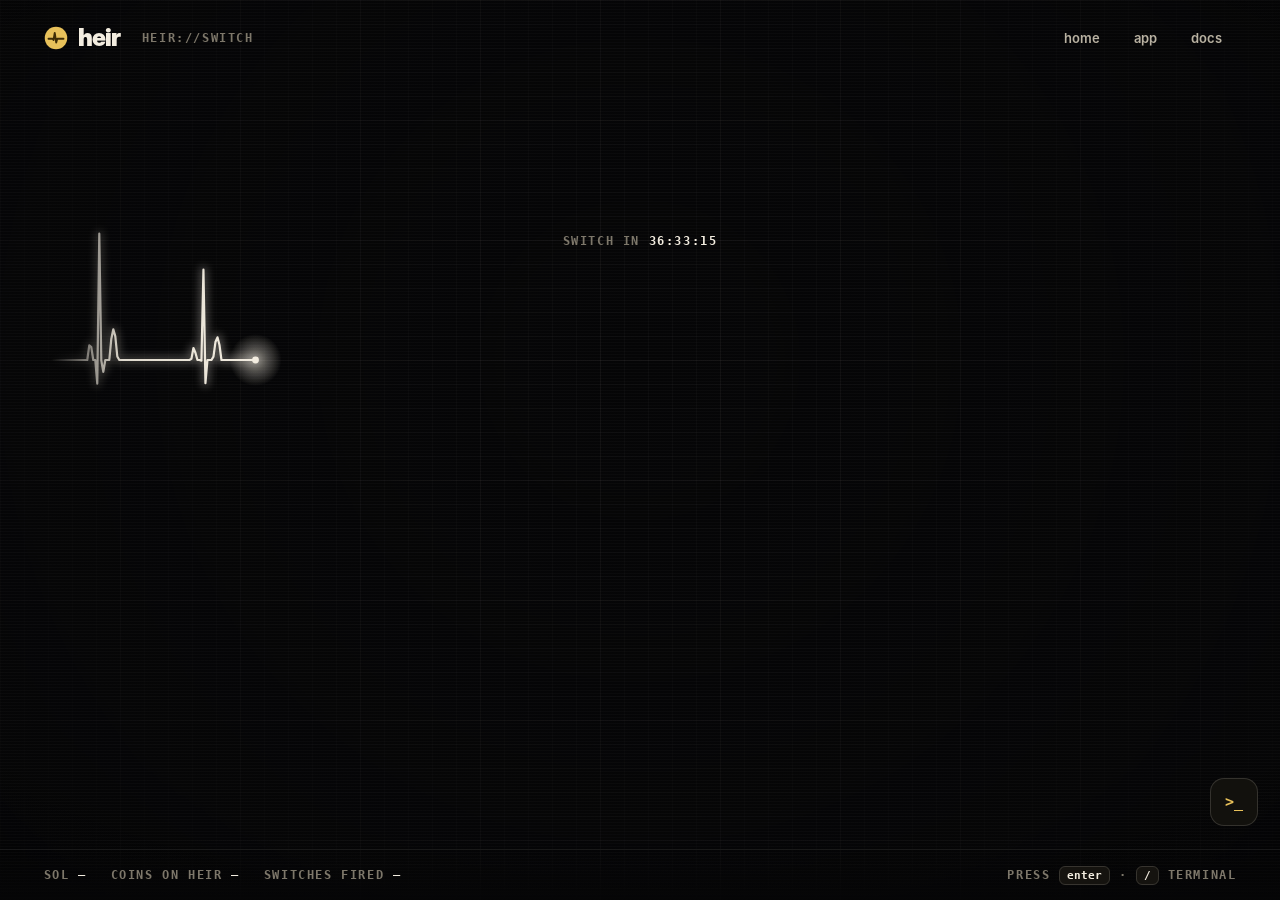
==== commit 130ae5c8: "home v2: less text, flatline statement, big rules, outro" ====
--- a/index.html
+++ b/index.html
@@ -30,7 +30,7 @@
  <div class="gcopy" id="gcopy">
   <h1 class="gword">heir</h1>
   <p class="gtag">the dev goes quiet. <span>the holders inherit.</span></p>
-  <p class="gsub">a dead dev switch for pump.fun coins. check in every 72 hours, or the creator fees pass to the top 50 holders, forever.</p>
+  <p class="gsub">check in every 72h. miss one, the fees go to the top 50 holders.</p>
   <div class="gacts"><a class="btn gold" href="/home" id="enter">enter</a><a class="btn" href="/app">open the app</a></div>
  </div>
 </main>
--- a/assets/css/gate.css
+++ b/assets/css/gate.css
@@ -0,0 +1,31 @@
+/* the gate: one sweep of a heart monitor, the seal, the heirs */
+body.gate{height:100vh;height:100svh;overflow:hidden;background:#060607}
+#gatecv{position:fixed;inset:0;width:100vw;height:100vh;height:100svh;display:block}
+.scan{position:fixed;inset:0;pointer-events:none;z-index:2;background:repeating-linear-gradient(180deg,rgba(255,255,255,.018) 0 1px,transparent 1px 3px),radial-gradient(120% 90% at 50% 45%,transparent 55%,rgba(0,0,0,.75));mix-blend-mode:normal}
+.gmono{font:700 11.5px var(--mo);letter-spacing:.14em;text-transform:uppercase;color:var(--t3)}
+.gmono b{color:var(--t);font-weight:700}
+.gbar{position:fixed;top:0;left:0;right:0;z-index:5;display:flex;align-items:center;gap:22px;padding:22px clamp(18px,3.4vw,44px)}
+.glinks{margin-left:auto;display:flex;gap:6px}
+.glinks a{text-decoration:none;font:600 13px var(--in);color:var(--t2);padding:7px 13px;border-radius:999px;border:1px solid transparent}
+.glinks a:hover{color:var(--t);border-color:var(--line2)}
+.gmain{position:fixed;inset:0;z-index:4;pointer-events:none}
+.gtimer{position:absolute;left:50%;top:calc(40% - clamp(96px,14vh,150px));transform:translateX(-50%);white-space:nowrap;transition:opacity .6s,color .4s}
+.gtimer.done{color:var(--g)}.gtimer.done b{color:var(--g)}
+.gtimer.hide{opacity:0}
+.gcopy{position:absolute;left:0;right:0;bottom:clamp(70px,10vh,110px);text-align:center;padding:0 20px;pointer-events:auto}
+.gword{font:900 clamp(84px,13vw,200px)/.86 var(--hd);letter-spacing:-.06em;margin:0;color:var(--t);text-shadow:0 0 60px rgba(232,193,90,.18)}
+.gtag{margin:18px 0 0;font:700 clamp(19px,2.2vw,28px)/1.2 var(--hd);letter-spacing:-.02em;color:var(--t)}
+.gtag span{color:var(--g)}
+.gsub{margin:12px auto 0;max-width:520px;color:var(--t2);font-size:15.5px}
+.gacts{display:flex;gap:10px;justify-content:center;margin-top:24px}
+.gcopy>*{opacity:0;transform:translateY(16px);transition:opacity .9s var(--ease),transform .9s var(--ease)}
+.gcopy.in>*{opacity:1;transform:none}
+.gcopy.in>:nth-child(2){transition-delay:.12s}.gcopy.in>:nth-child(3){transition-delay:.22s}.gcopy.in>:nth-child(4){transition-delay:.32s}
+.gword{letter-spacing:.2em;transition:opacity 1.1s var(--ease),transform 1.1s var(--ease),letter-spacing 1.4s var(--ease)!important}
+.gcopy.in .gword{letter-spacing:-.06em}
+.gfoot{position:fixed;left:0;right:0;bottom:0;z-index:5;display:flex;gap:24px;align-items:center;padding:18px clamp(18px,3.4vw,44px);border-top:1px solid var(--line);background:linear-gradient(0deg,rgba(6,6,7,.9),transparent)}
+.gfoot .gr{margin-left:auto}
+.gfoot kbd{text-transform:none;letter-spacing:0}
+@media (max-width:640px){.gfoot{gap:14px;font-size:10px;letter-spacing:.08em}.gsub{font-size:14px}.gtimer{top:calc(34% - 90px)}}
+@media (max-height:640px){.gsub{display:none}.gword{font-size:clamp(70px,11vw,140px)}}
+body.gate #termfab{bottom:74px}body.gate #termpop{bottom:134px}
